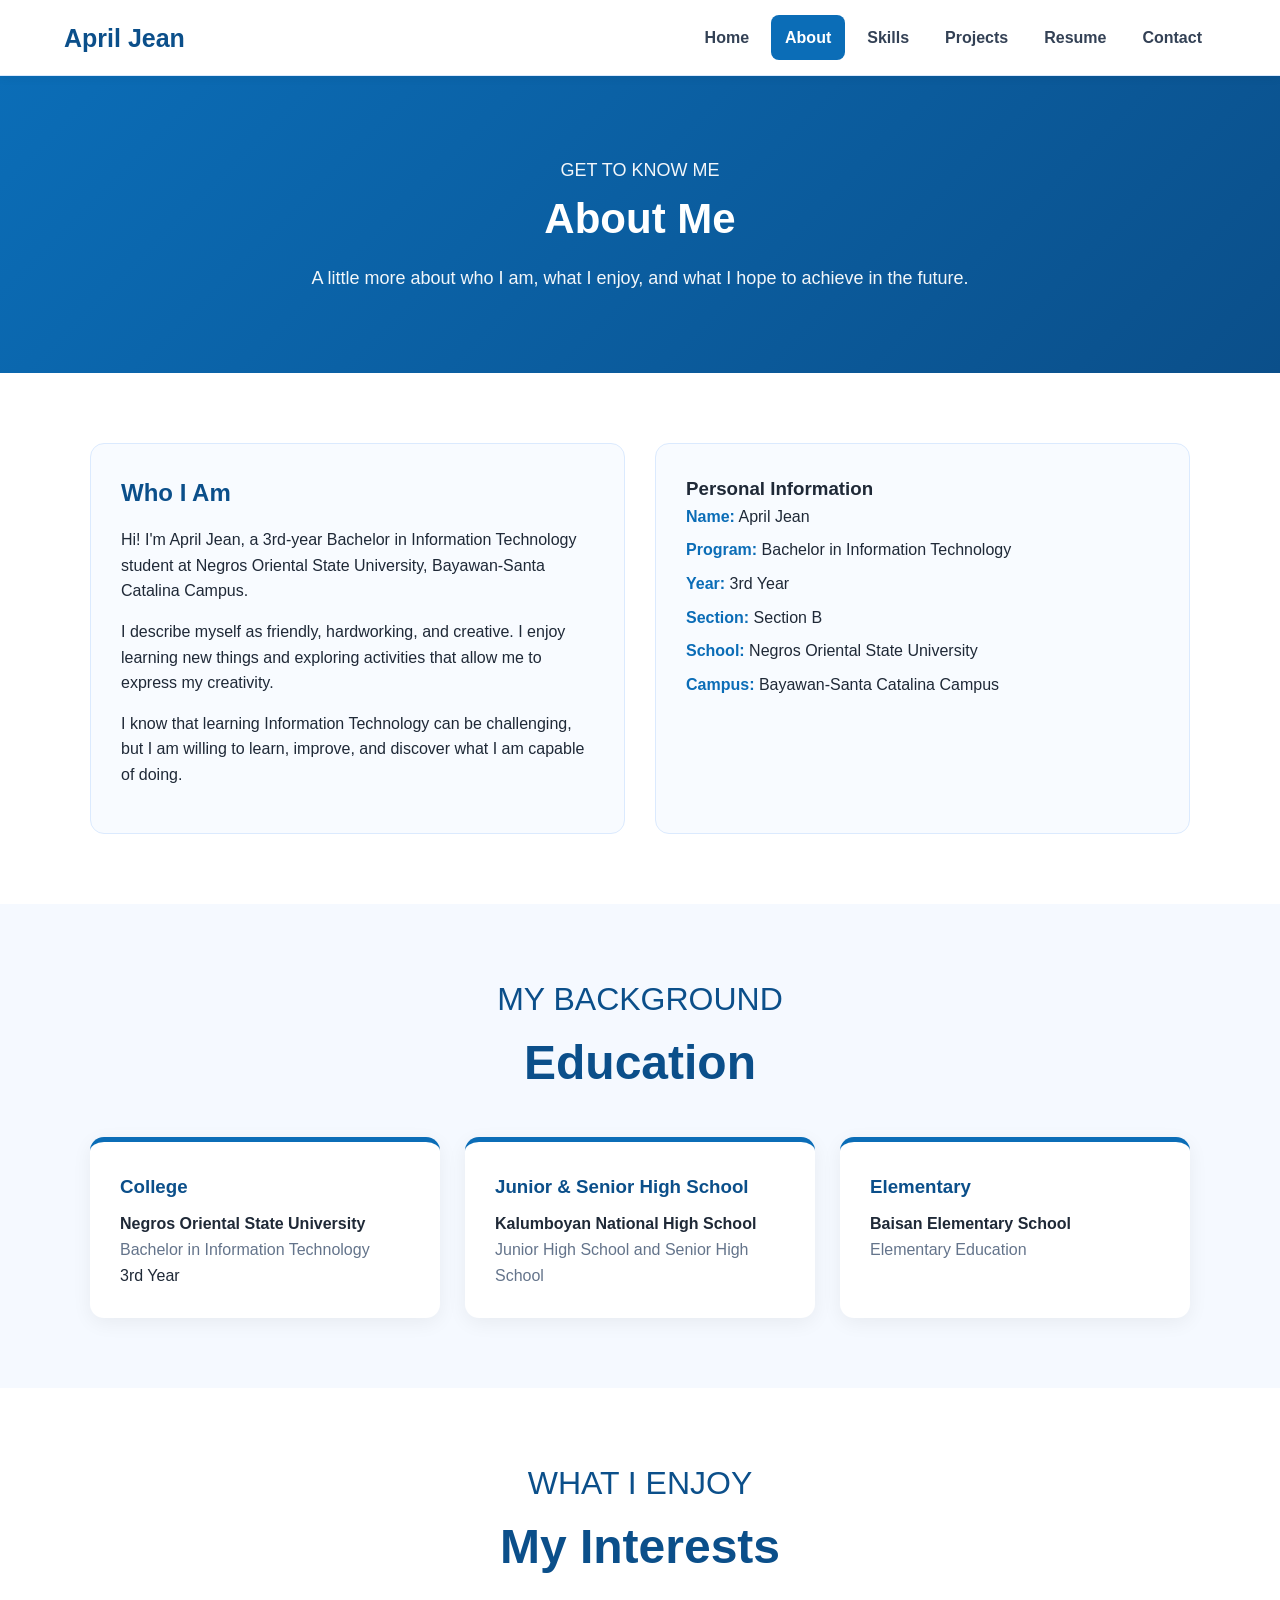
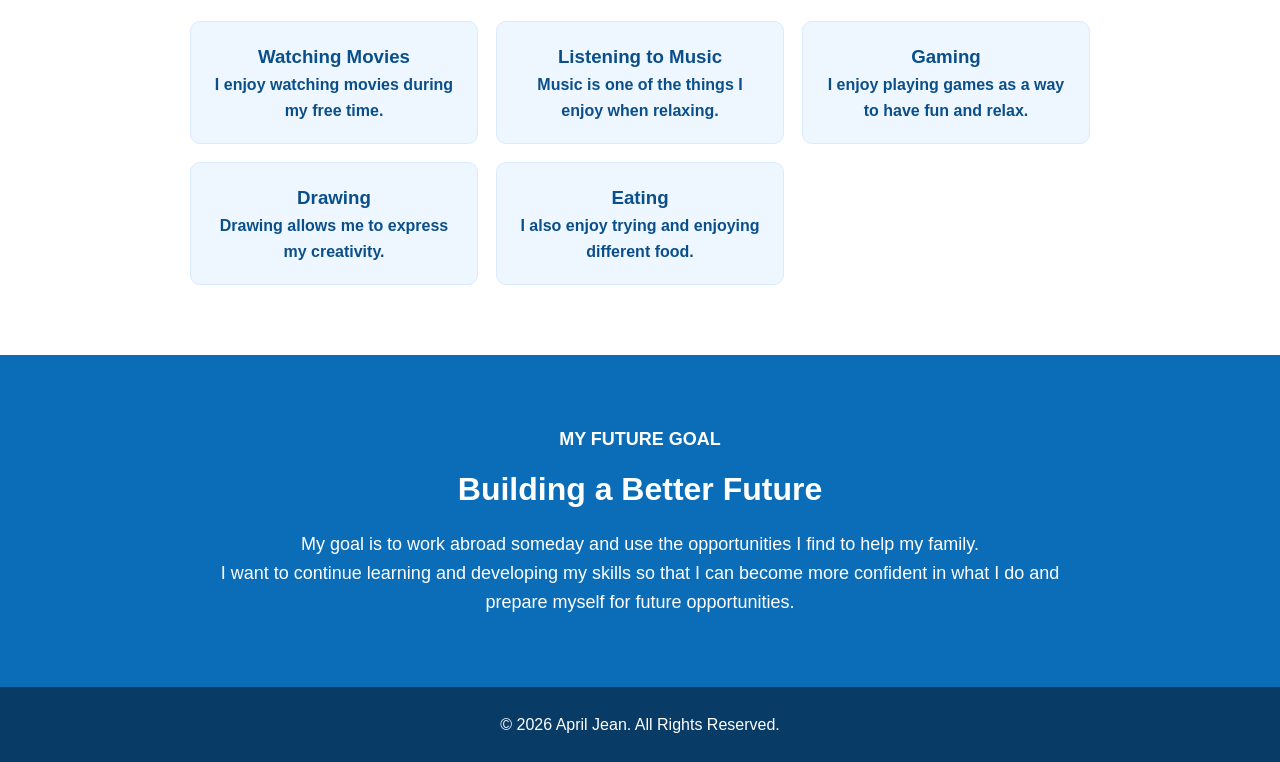
==== about.html @ ea34cfac "Upload portfolio website" ====
<!DOCTYPE html>
<html lang="en">

<head>

    <meta charset="UTF-8">

    <meta name="viewport" content="width=device-width, initial-scale=1.0">

    <title>About | April Jean</title>

    <link rel="stylesheet" href="css/style.css">

</head>


<body>

    <!-- Navigation -->
    <header>

        <nav class="navbar">

            <div class="logo">
                April Jean
            </div>


            <ul class="nav-links">

                <li>
                    <a href="index.html">Home</a>
                </li>

                <li>
                    <a href="about.html" class="active">About</a>
                </li>

                <li>
                    <a href="skills.html">Skills</a>
                </li>

                <li>
                    <a href="projects.html">Projects</a>
                </li>

                <li>
                    <a href="resume.html">Resume</a>
                </li>

                <li>
                    <a href="contact.html">Contact</a>
                </li>

            </ul>


            <button class="menu-toggle" id="menuToggle">
                ☰
            </button>

        </nav>

    </header>


    <!-- About Page -->

    <main>

        <section class="page-header">

            <p>GET TO KNOW ME</p>

            <h1>
                About Me
            </h1>

            <p>
                A little more about who I am, what I enjoy,
                and what I hope to achieve in the future.
            </p>

        </section>


        <!-- Personal Background -->

        <section class="about-section">

            <div class="about-content">

                <div class="about-text">

                    <h2>
                        Who I Am
                    </h2>

                    <p>
                        Hi! I'm April Jean, a 3rd-year Bachelor in
                        Information Technology student at Negros
                        Oriental State University, Bayawan-Santa
                        Catalina Campus.
                    </p>

                    <p>
                        I describe myself as friendly, hardworking,
                        and creative. I enjoy learning new things
                        and exploring activities that allow me to
                        express my creativity.
                    </p>

                    <p>
                        I know that learning Information Technology
                        can be challenging, but I am willing to learn,
                        improve, and discover what I am capable of doing.
                    </p>

                </div>


                <div class="about-card">

                    <h3>
                        Personal Information
                    </h3>

                    <p>
                        <strong>Name:</strong> April Jean
                    </p>

                    <p>
                        <strong>Program:</strong> Bachelor in Information Technology
                    </p>

                    <p>
                        <strong>Year:</strong> 3rd Year
                    </p>

                    <p>
                        <strong>Section:</strong> Section B
                    </p>

                    <p>
                        <strong>School:</strong> Negros Oriental State University
                    </p>

                    <p>
                        <strong>Campus:</strong> Bayawan-Santa Catalina Campus
                    </p>

                </div>

            </div>

        </section>


        <!-- Education -->

        <section class="education-section">

            <div class="section-title">

                <p>MY BACKGROUND</p>

                <h2>
                    Education
                </h2>

            </div>


            <div class="education-grid">

                <div class="education-card">

                    <h3>
                        College
                    </h3>

                    <h4>
                        Negros Oriental State University
                    </h4>

                    <p>
                        Bachelor in Information Technology
                    </p>

                    <span>
                        3rd Year
                    </span>

                </div>


                <div class="education-card">

                    <h3>
                        Junior & Senior High School
                    </h3>

                    <h4>
                        Kalumboyan National High School
                    </h4>

                    <p>
                        Junior High School and Senior High School
                    </p>

                </div>


                <div class="education-card">

                    <h3>
                        Elementary
                    </h3>

                    <h4>
                        Baisan Elementary School
                    </h4>

                    <p>
                        Elementary Education
                    </p>

                </div>

            </div>

        </section>


        <!-- Interests -->

        <section class="interests-section">

            <div class="section-title">

                <p>WHAT I ENJOY</p>

                <h2>
                    My Interests
                </h2>

            </div>


            <div class="interest-list">

                <div class="interest-item">
                    <h3>Watching Movies</h3>
                    <p>
                        I enjoy watching movies during my free time.
                    </p>
                </div>


                <div class="interest-item">
                    <h3>Listening to Music</h3>
                    <p>
                        Music is one of the things I enjoy when relaxing.
                    </p>
                </div>


                <div class="interest-item">
                    <h3>Gaming</h3>
                    <p>
                        I enjoy playing games as a way to have fun
                        and relax.
                    </p>
                </div>


                <div class="interest-item">
                    <h3>Drawing</h3>
                    <p>
                        Drawing allows me to express my creativity.
                    </p>
                </div>


                <div class="interest-item">
                    <h3>Eating</h3>
                    <p>
                        I also enjoy trying and enjoying different food.
                    </p>
                </div>

            </div>

        </section>


        <!-- Future Goal -->

        <section class="goal-section">

            <div class="goal-content">

                <p class="goal-label">
                    MY FUTURE GOAL
                </p>

                <h2>
                    Building a Better Future
                </h2>

                <p>
                    My goal is to work abroad someday and use the
                    opportunities I find to help my family.
                </p>

                <p>
                    I want to continue learning and developing my
                    skills so that I can become more confident in
                    what I do and prepare myself for future
                    opportunities.
                </p>

            </div>

        </section>

    </main>


    <!-- Footer -->

    <footer>

        <p>
            © 2026 April Jean. All Rights Reserved.
        </p>

    </footer>


    <!-- JavaScript -->

    <script src="js/script.js"></script>

</body>

</html>
---- css/style.css ----
/* =========================================
   APRIL JEAN PORTFOLIO
   Main CSS File
   Blue and White Professional Design
========================================= */


/* =========================================
   BASIC RESET
========================================= */

* {
    margin: 0;
    padding: 0;
    box-sizing: border-box;
}

html {
    scroll-behavior: smooth;
}

body {
    font-family: Arial, Helvetica, sans-serif;
    background: #f5f9ff;
    color: #1f2937;
    line-height: 1.6;
}


/* =========================================
   GENERAL
========================================= */

img {
    max-width: 100%;
    display: block;
}

a {
    text-decoration: none;
    color: inherit;
}

button,
input,
textarea {
    font-family: inherit;
}

.container {
    width: 90%;
    max-width: 1200px;
    margin: auto;
}

.section-title {
    text-align: center;
    color: #0b4f8a;
    font-size: 32px;
    margin-bottom: 35px;
}

section {
    padding: 70px 0;
}


/* =========================================
   HEADER
========================================= */

header {
    background: #ffffff;
    border-bottom: 1px solid #dbeafe;
    position: sticky;
    top: 0;
    z-index: 1000;
    box-shadow: 0 2px 10px rgba(0, 0, 0, 0.05);
}

.navbar {
    width: 90%;
    max-width: 1200px;
    margin: auto;
    min-height: 75px;
    display: flex;
    align-items: center;
    justify-content: space-between;
}

.logo {
    font-size: 25px;
    font-weight: bold;
    color: #0b4f8a;
}

.nav-links {
    list-style: none;
    display: flex;
    gap: 8px;
    align-items: center;
}

.nav-links a {
    display: block;
    padding: 10px 14px;
    color: #334155;
    font-weight: 600;
    border-radius: 8px;
    transition: 0.3s;
}

.nav-links a:hover,
.nav-links a.active {
    color: #ffffff;
    background: #0b6db7;
}

.menu-toggle {
    display: none;
    border: none;
    background: #0b6db7;
    color: white;
    font-size: 24px;
    padding: 7px 12px;
    border-radius: 7px;
    cursor: pointer;
}


/* =========================================
   PAGE HEADER
========================================= */

.page-header {
    background: linear-gradient(135deg, #0b6db7, #0b4f8a);
    color: white;
    text-align: center;
    padding: 80px 20px;
}

.page-header h1 {
    font-size: 42px;
    margin-bottom: 12px;
}

.page-header p {
    font-size: 18px;
    opacity: 0.95;
}


/* =========================================
   HOME / HERO
========================================= */

.hero {
    min-height: 85vh;
    background: linear-gradient(135deg, #eef7ff, #ffffff);
    display: flex;
    align-items: center;
    padding: 60px 0;
}

.hero-content,
.hero-container {
    width: 90%;
    max-width: 1200px;
    margin: auto;
    display: flex;
    align-items: center;
    justify-content: space-between;
    gap: 50px;
}

.hero-text {
    flex: 1;
    max-width: 650px;
}

.hero-text h1 {
    font-size: 52px;
    color: #0b4f8a;
    margin-bottom: 15px;
}

.hero-text h2 {
    font-size: 25px;
    color: #0b6db7;
    margin-bottom: 20px;
}

.hero-text p {
    font-size: 18px;
    margin-bottom: 25px;
    color: #475569;
}

.hero-buttons {
    display: flex;
    gap: 15px;
    flex-wrap: wrap;
}

.btn {
    display: inline-block;
    padding: 12px 22px;
    border-radius: 8px;
    font-weight: bold;
    transition: 0.3s;
    cursor: pointer;
    border: none;
}

.btn-primary {
    background: #0b6db7;
    color: white;
}

.btn-primary:hover {
    background: #084f86;
    transform: translateY(-2px);
}

.btn-secondary {
    background: white;
    color: #0b6db7;
    border: 2px solid #0b6db7;
}

.btn-secondary:hover {
    background: #eaf5ff;
}


/* =========================================
   PROFILE PHOTO - RIGHT ALIGNED & CENTERED
========================================= */

.hero-image {
    flex-shrink: 0;
    margin-right: 30px;
}

.hero-image img {
    width: 280px !important;
    height: 280px !important;
    max-width: 280px !important;
    max-height: 280px !important;
    object-fit: cover;
    border-radius: 50%;
    border: 7px solid white;
    box-shadow: 0 10px 30px rgba(11, 109, 183, 0.2);
}


/* =========================================
   ABOUT
========================================= */

.about-section {
    background: white;
}

.about-content {
    width: 90%;
    max-width: 1100px;
    margin: auto;
    display: grid;
    grid-template-columns: 1fr 1fr;
    gap: 30px;
}

.about-text,
.about-card {
    background: #f8fbff;
    padding: 30px;
    border-radius: 14px;
    border: 1px solid #dbeafe;
}

.about-text h2,
.about-card h2 {
    color: #0b4f8a;
    margin-bottom: 15px;
}

.about-text p {
    margin-bottom: 15px;
}

.about-card p {
    margin-bottom: 8px;
}

.about-card strong {
    color: #0b6db7;
}


/* =========================================
   EDUCATION
========================================= */

.education-section {
    background: #f5f9ff;
}

.education-grid {
    width: 90%;
    max-width: 1100px;
    margin: auto;
    display: grid;
    grid-template-columns: repeat(3, 1fr);
    gap: 25px;
}

.education-card {
    background: white;
    padding: 30px;
    border-radius: 14px;
    border-top: 5px solid #0b6db7;
    box-shadow: 0 5px 20px rgba(0, 0, 0, 0.06);
}

.education-card h3 {
    color: #0b4f8a;
    margin-bottom: 10px;
}

.education-card p {
    color: #64748b;
}


/* =========================================
   INTERESTS
========================================= */

.interests-section {
    background: white;
}

.interest-list {
    width: 90%;
    max-width: 900px;
    margin: auto;
    display: grid;
    grid-template-columns: repeat(3, 1fr);
    gap: 18px;
}

.interest-item {
    background: #eef7ff;
    padding: 20px;
    text-align: center;
    border-radius: 10px;
    color: #0b4f8a;
    font-weight: bold;
    border: 1px solid #dbeafe;
}


/* =========================================
   GOAL
========================================= */

.goal-section {
    background: #0b6db7;
    color: white;
}

.goal-content {
    width: 90%;
    max-width: 850px;
    margin: auto;
    text-align: center;
}

.goal-content h2 {
    font-size: 32px;
    margin-bottom: 15px;
}

.goal-content p {
    font-size: 18px;
}

.goal-label {
    font-weight: bold;
    margin-bottom: 10px;
}


/* =========================================
   SKILLS
========================================= */

.skills-section {
    background: white;
}

.skills-grid {
    width: 90%;
    max-width: 1100px;
    margin: auto;
    display: grid;
    grid-template-columns: repeat(3, 1fr);
    gap: 22px;
}

.skill-card {
    background: #f8fbff;
    padding: 25px;
    border: 1px solid #dbeafe;
    border-radius: 12px;
    text-align: center;
    transition: 0.3s;
}

.skill-card:hover {
    transform: translateY(-5px);
    box-shadow: 0 8px 25px rgba(11, 109, 183, 0.12);
}

.skill-card h3 {
    color: #0b4f8a;
    margin-bottom: 8px;
}

.skill-card p {
    color: #64748b;
}

.skill-number {
    width: 40px;
    height: 40px;
    margin: 0 auto 15px;
    border-radius: 50%;
    background: #0b6db7;
    color: white;
    display: flex;
    align-items: center;
    justify-content: center;
    font-weight: bold;
}


/* =========================================
   STRENGTHS
========================================= */

.strength-section {
    background: #f5f9ff;
}

.strength-content {
    width: 90%;
    max-width: 900px;
    margin: auto;
    display: grid;
    grid-template-columns: repeat(3, 1fr);
    gap: 18px;
}

.strength-item {
    background: white;
    padding: 20px;
    text-align: center;
    border-radius: 10px;
    color: #0b4f8a;
    font-weight: bold;
}


/* =========================================
   PROJECT FILTER
========================================= */

.project-filter-section {
    background: white;
    padding-bottom: 20px;
}

.filter-buttons {
    display: flex;
    justify-content: center;
    flex-wrap: wrap;
    gap: 10px;
}

.filter-btn {
    padding: 10px 18px;
    border: 2px solid #0b6db7;
    background: white;
    color: #0b6db7;
    border-radius: 20px;
    cursor: pointer;
    font-weight: bold;
    transition: 0.3s;
}

.filter-btn:hover,
.filter-btn.active {
    background: #0b6db7;
    color: white;
}


/* =========================================
   PROJECTS
   Text-only project cards
========================================= */

.projects-section {
    background: #f5f9ff;
}

.projects-grid {
    width: 90%;
    max-width: 1100px;
    margin: auto;
    display: grid;
    grid-template-columns: repeat(2, 1fr);
    gap: 30px;
}

.project-card {
    background: white;
    border-radius: 14px;
    overflow: hidden;
    box-shadow: 0 5px 20px rgba(0, 0, 0, 0.07);
    transition: 0.3s;
}

.project-card:hover {
    transform: translateY(-5px);
}

.project-content {
    padding: 30px;
}

.project-content h2 {
    color: #0b4f8a;
    margin-bottom: 10px;
}

.project-category {
    display: inline-block;
    background: #eaf5ff;
    color: #0b6db7;
    padding: 5px 10px;
    border-radius: 15px;
    font-size: 13px;
    font-weight: bold;
    margin-bottom: 12px;
}

.project-tools {
    margin-top: 12px;
    color: #64748b;
    font-size: 14px;
}

.project-note {
    width: 90%;
    max-width: 900px;
    margin: 40px auto 0;
    background: #eaf5ff;
    padding: 20px;
    border-left: 5px solid #0b6db7;
    border-radius: 8px;
}


/* =========================================
   RESUME
========================================= */

.resume-section {
    background: white;
}

.timeline {
    width: 90%;
    max-width: 900px;
    margin: auto;
}

.timeline-item {
    position: relative;
    padding-left: 35px;
    margin-bottom: 35px;
    border-left: 3px solid #0b6db7;
}

.timeline-dot {
    position: absolute;
    left: -10px;
    top: 0;
    width: 17px;
    height: 17px;
    background: #0b6db7;
    border-radius: 50%;
}

.timeline-content {
    background: #f8fbff;
    padding: 22px;
    border-radius: 10px;
    border: 1px solid #dbeafe;
}

.timeline-content h3 {
    color: #0b4f8a;
}

.timeline-content p {
    color: #64748b;
}

.resume-grid {
    width: 90%;
    max-width: 1000px;
    margin: 50px auto 0;
    display: grid;
    grid-template-columns: 1fr 1fr;
    gap: 25px;
}

.resume-card {
    background: #f8fbff;
    padding: 25px;
    border-radius: 12px;
    border: 1px solid #dbeafe;
}

.resume-card h2 {
    color: #0b4f8a;
    margin-bottom: 15px;
}

.resume-card ul {
    padding-left: 20px;
}

.resume-card li {
    margin-bottom: 8px;
}

.learning-section {
    background: #f5f9ff;
}

.learning-content {
    width: 90%;
    max-width: 850px;
    margin: auto;
    text-align: center;
}

.resume-skills {
    margin-top: 15px;
    line-height: 2;
}

.resume-statement {
    width: 90%;
    max-width: 850px;
    margin: 40px auto 0;
    background: white;
    padding: 30px;
    border-radius: 12px;
    text-align: center;
    border: 1px solid #dbeafe;
}


/* =========================================
   CONTACT
========================================= */

.contact-section {
    background: white;
}

.contact-container {
    width: 90%;
    max-width: 1100px;
    margin: auto;
    display: grid;
    grid-template-columns: 0.8fr 1.2fr;
    gap: 35px;
}

.contact-info {
    background: #0b6db7;
    color: white;
    padding: 35px;
    border-radius: 14px;
}

.contact-info h2 {
    margin-bottom: 20px;
}

.contact-item {
    margin-bottom: 20px;
}

.contact-label {
    display: block;
    font-weight: bold;
    margin-bottom: 4px;
}

.contact-form-container {
    background: #f8fbff;
    padding: 35px;
    border-radius: 14px;
    border: 1px solid #dbeafe;
}

.form-group {
    margin-bottom: 20px;
}

.form-group label {
    display: block;
    margin-bottom: 7px;
    font-weight: bold;
    color: #334155;
}

.form-group input,
.form-group textarea {
    width: 100%;
    padding: 12px;
    border: 1px solid #cbd5e1;
    border-radius: 8px;
    background: white;
    outline: none;
}

.form-group input:focus,
.form-group textarea:focus {
    border-color: #0b6db7;
    box-shadow: 0 0 0 3px rgba(11, 109, 183, 0.1);
}

.form-group textarea {
    min-height: 150px;
    resize: vertical;
}

.error-message {
    display: block;
    color: #dc2626;
    font-size: 14px;
    margin-top: 5px;
}

.submit-btn {
    background: #0b6db7;
    color: white;
    border: none;
    padding: 12px 25px;
    border-radius: 8px;
    cursor: pointer;
    font-weight: bold;
}

.submit-btn:hover {
    background: #084f86;
}

.form-status {
    margin-top: 15px;
    color: #0b6db7;
    font-weight: bold;
}


/* =========================================
   SOCIAL LINKS
========================================= */

.social-section {
    background: #f5f9ff;
    text-align: center;
}

.social-links {
    display: flex;
    justify-content: center;
    flex-wrap: wrap;
    gap: 15px;
    margin-top: 20px;
}

.social-links a {
    padding: 10px 18px;
    background: white;
    color: #0b6db7;
    border: 1px solid #dbeafe;
    border-radius: 8px;
    font-weight: bold;
    transition: 0.3s;
}

.social-links a:hover {
    background: #0b6db7;
    color: white;
}


/* =========================================
   FOOTER
========================================= */

footer {
    background: #083b66;
    color: white;
    text-align: center;
    padding: 25px 15px;
}

footer p {
    margin: 0;
}


/* =========================================
   SCROLL TO TOP
========================================= */

#scrollTopBtn {
    position: fixed;
    right: 25px;
    bottom: 25px;
    width: 45px;
    height: 45px;
    border: none;
    border-radius: 50%;
    background: #0b6db7;
    color: white;
    font-size: 22px;
    cursor: pointer;
    box-shadow: 0 5px 15px rgba(0, 0, 0, 0.2);
    z-index: 999;
}

#scrollTopBtn:hover {
    background: #084f86;
}


/* =========================================
   RESPONSIVE DESIGN
   TABLET
========================================= */

@media (max-width: 900px) {

    /* ---------- NAVIGATION ---------- */

    .nav-links {
        position: absolute;
        top: 75px;
        left: 0;
        width: 100%;
        background: white;
        display: none;
        flex-direction: column;
        align-items: stretch;
        padding: 15px;
        box-shadow: 0 5px 15px rgba(0, 0, 0, 0.08);
    }

    .nav-links.show {
        display: flex;
    }

    .nav-links a {
        text-align: center;
    }

    .menu-toggle {
        display: block;
    }


    /* ---------- HERO ---------- */

    .hero {
        min-height: auto;
        padding: 60px 0;
    }

    .hero-container {
        flex-direction: column-reverse;
        text-align: center;
    }

    .hero-text {
        width: 100%;
        padding-top: 0;
    }

    .hero-buttons {
        justify-content: center;
    }

    .hero-image {
        margin-right: 0;
        margin-bottom: 20px;
    }

    .hero-image img {
        width: 220px !important;
        height: 220px !important;
        max-width: 220px !important;
        max-height: 220px !important;
    }


    /* ---------- ABOUT ---------- */

    .about-content,
    .contact-container {
        grid-template-columns: 1fr;
    }


    /* ---------- EDUCATION ---------- */

    .education-grid {
        grid-template-columns: 1fr;
    }


    /* ---------- SKILLS ---------- */

    .skills-grid {
        grid-template-columns: repeat(2, 1fr);
    }


    /* ---------- STRENGTHS ---------- */

    .strength-content {
        grid-template-columns: 1fr;
    }


    /* ---------- PROJECTS ---------- */

    .projects-grid {
        grid-template-columns: 1fr;
    }


    /* ---------- RESUME ---------- */

    .resume-grid {
        grid-template-columns: 1fr;
    }


    /* ---------- INTERESTS ---------- */

    .interest-list {
        grid-template-columns: repeat(2, 1fr);
    }
}


/* =========================================
   RESPONSIVE DESIGN
   MOBILE
========================================= */

@media (max-width: 600px) {

    section {
        padding: 50px 0;
    }


    /* ---------- PAGE HEADER ---------- */

    .page-header {
        padding: 60px 15px;
    }

    .page-header h1 {
        font-size: 32px;
    }


    /* ---------- HERO ---------- */

    .hero {
        min-height: auto;
        padding: 50px 0;
    }

    .hero-text h1 {
        font-size: 38px;
    }

    .hero-text h2 {
        font-size: 21px;
    }

    .hero-text p {
        font-size: 16px;
    }


    /* ---------- MOBILE PROFILE PHOTO ---------- */

    .hero-image img {
        width: 180px !important;
        height: 180px !important;
        max-width: 180px !important;
        max-height: 180px !important;
    }


    /* ---------- SECTION TITLES ---------- */

    .section-title {
        font-size: 27px;
    }


    /* ---------- SKILLS ---------- */

    .skills-grid {
        grid-template-columns: 1fr;
    }


    /* ---------- INTERESTS ---------- */

    .interest-list {
        grid-template-columns: 1fr;
    }


    /* ---------- CONTACT ---------- */

    .contact-info,
    .contact-form-container {
        padding: 25px;
    }


    /* ---------- PROJECTS ---------- */

    .project-content {
        padding: 25px;
    }

    .project-content h2 {
        font-size: 22px;
    }


    /* ---------- SCROLL BUTTON ---------- */

    #scrollTopBtn {
        right: 15px;
        bottom: 15px;
    }
}
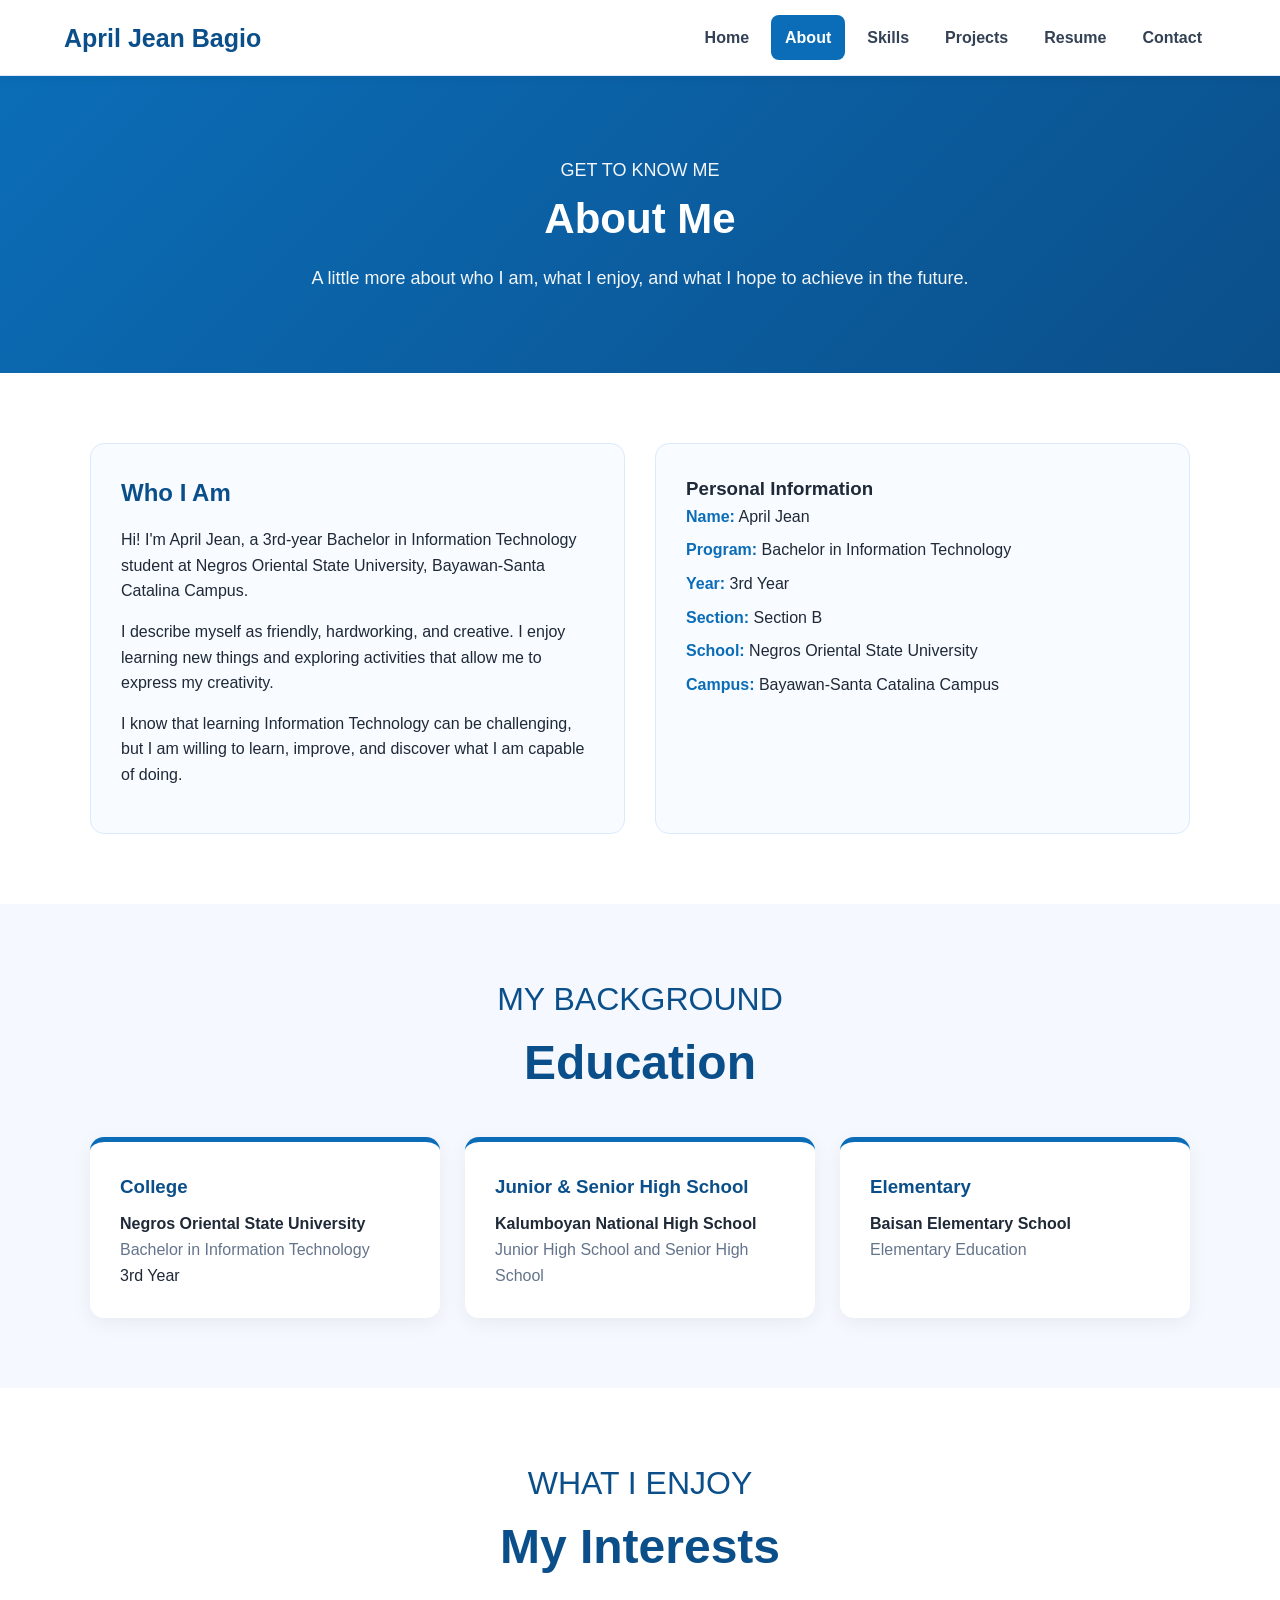
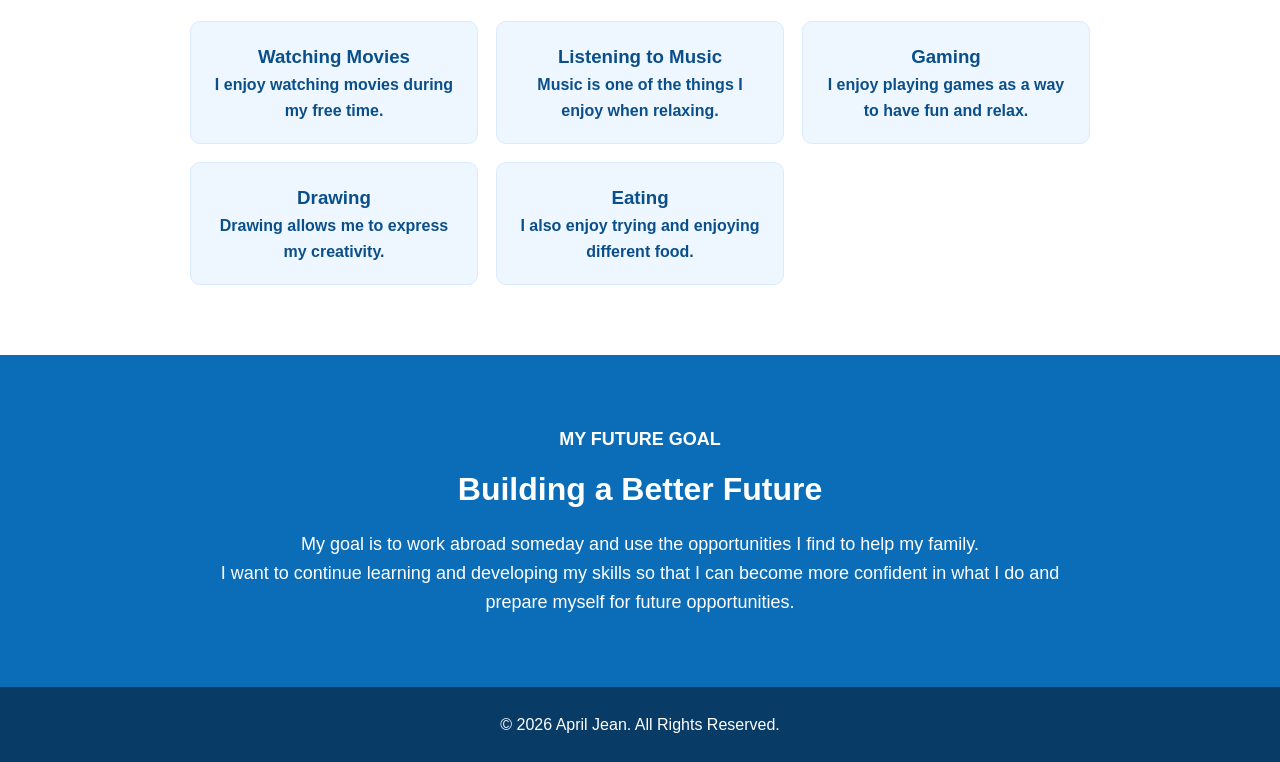
==== commit ca162800: "Update about.html" ====
--- a/about.html
+++ b/about.html
@@ -22,7 +22,7 @@
         <nav class="navbar">
 
             <div class="logo">
-                April Jean
+                April Jean Bagio
             </div>
 
 
@@ -344,4 +344,4 @@
 
 </body>
 
-</html>+</html>
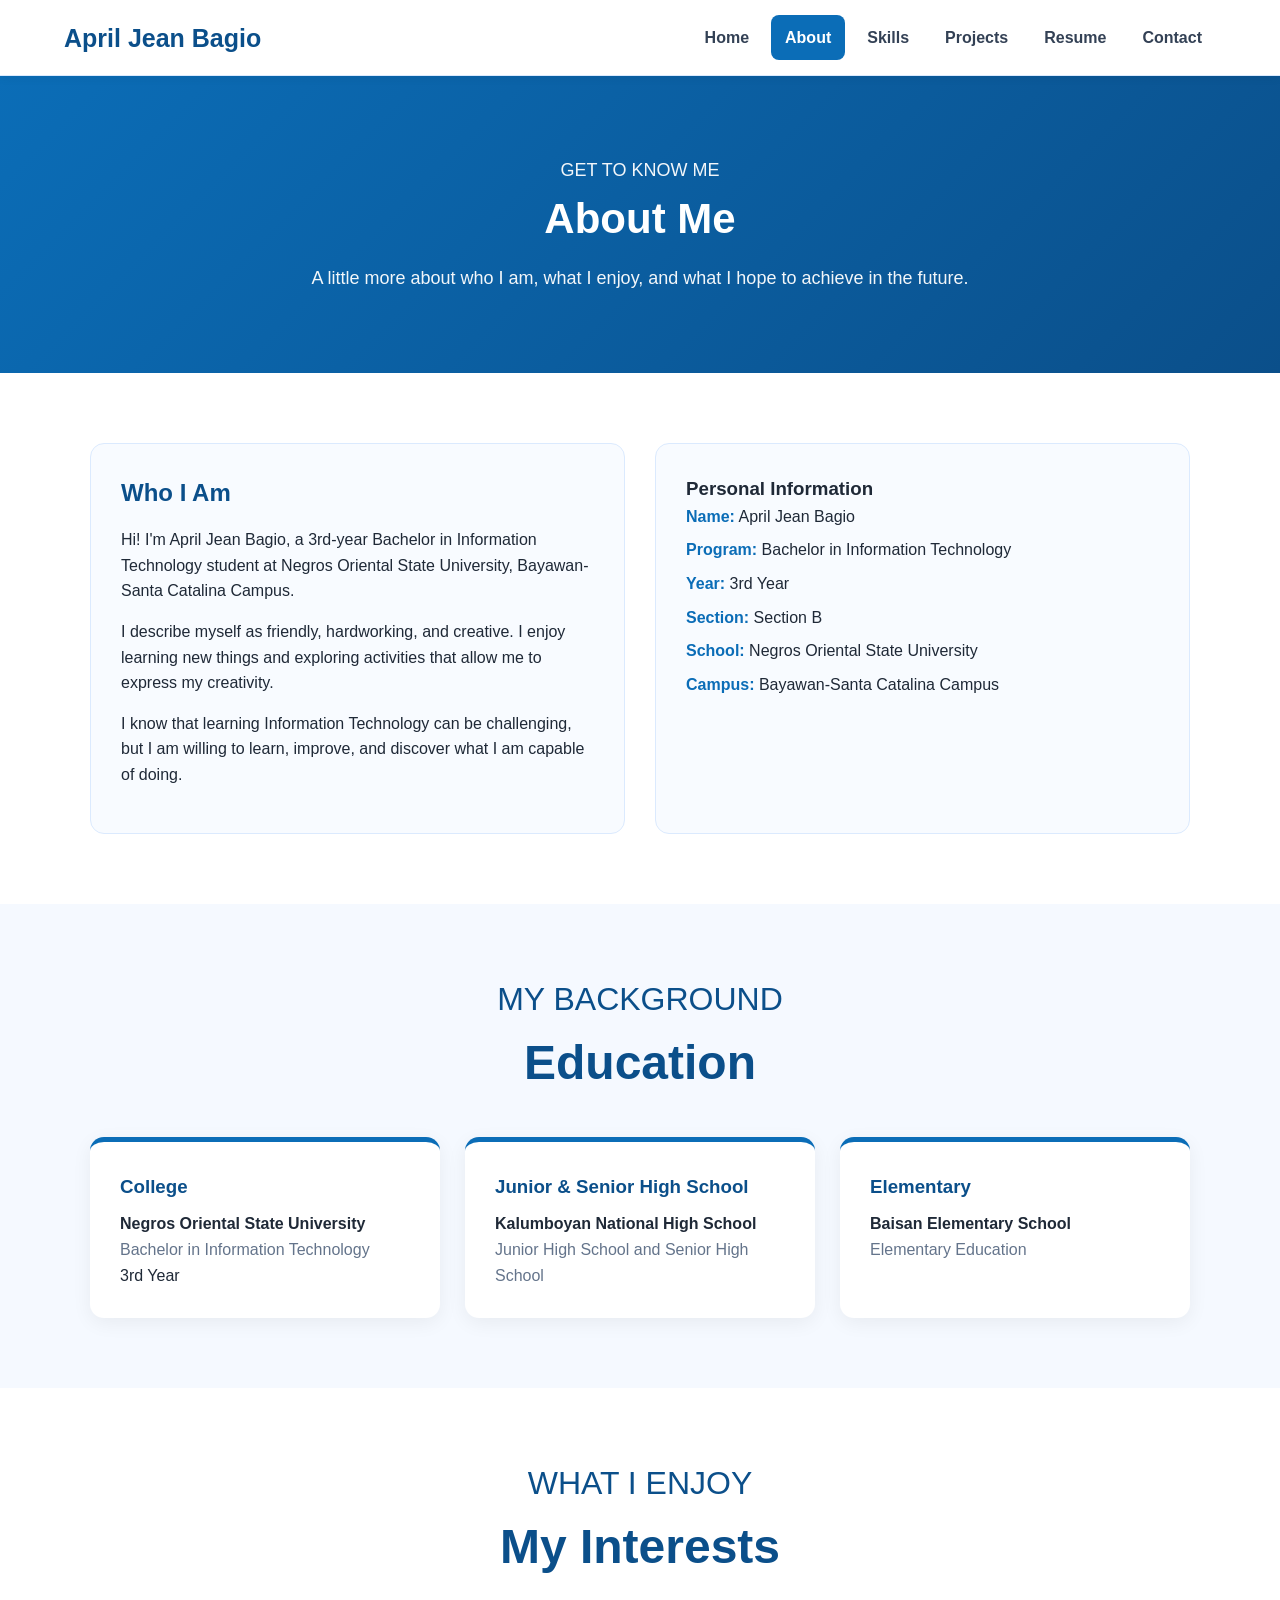
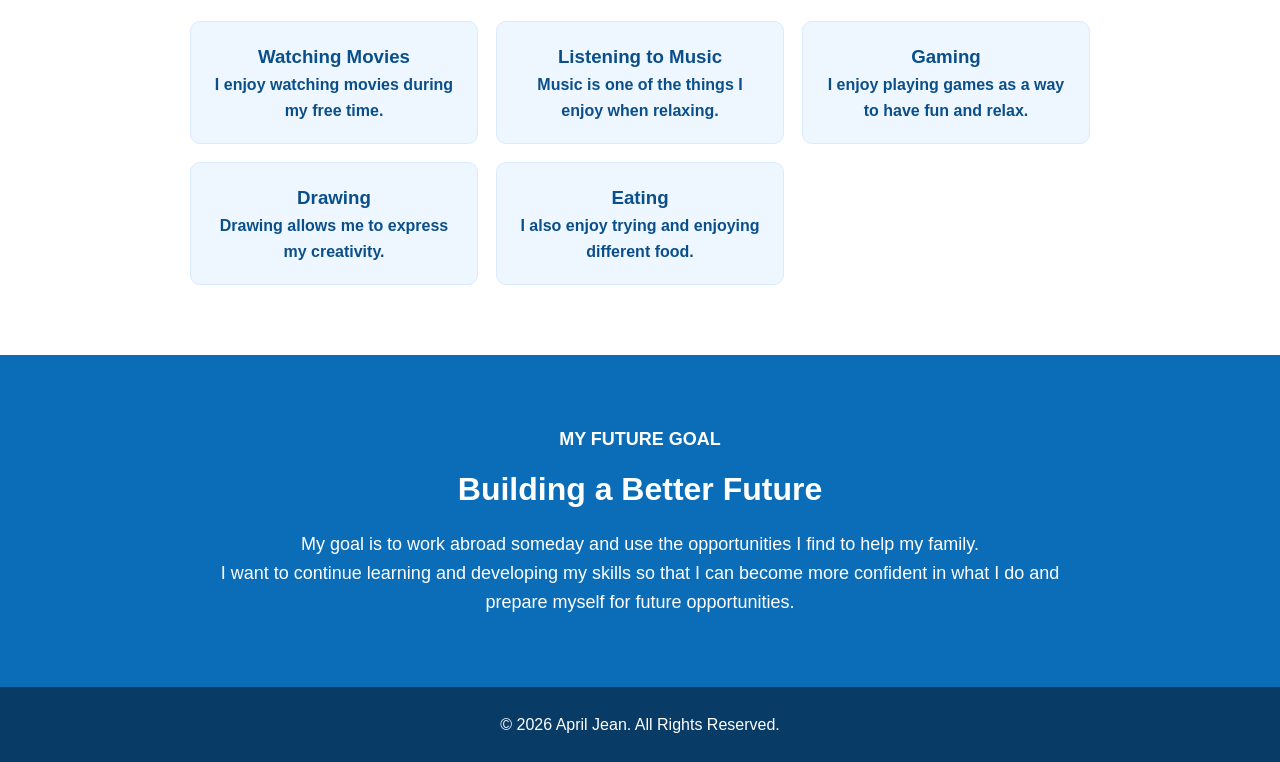
==== commit e072f98f: "Update about.html" ====
--- a/about.html
+++ b/about.html
@@ -97,7 +97,7 @@
                     </h2>
 
                     <p>
-                        Hi! I'm April Jean, a 3rd-year Bachelor in
+                        Hi! I'm April Jean Bagio, a 3rd-year Bachelor in
                         Information Technology student at Negros
                         Oriental State University, Bayawan-Santa
                         Catalina Campus.
@@ -126,7 +126,7 @@
                     </h3>
 
                     <p>
-                        <strong>Name:</strong> April Jean
+                        <strong>Name:</strong> April Jean Bagio
                     </p>
 
                     <p>
